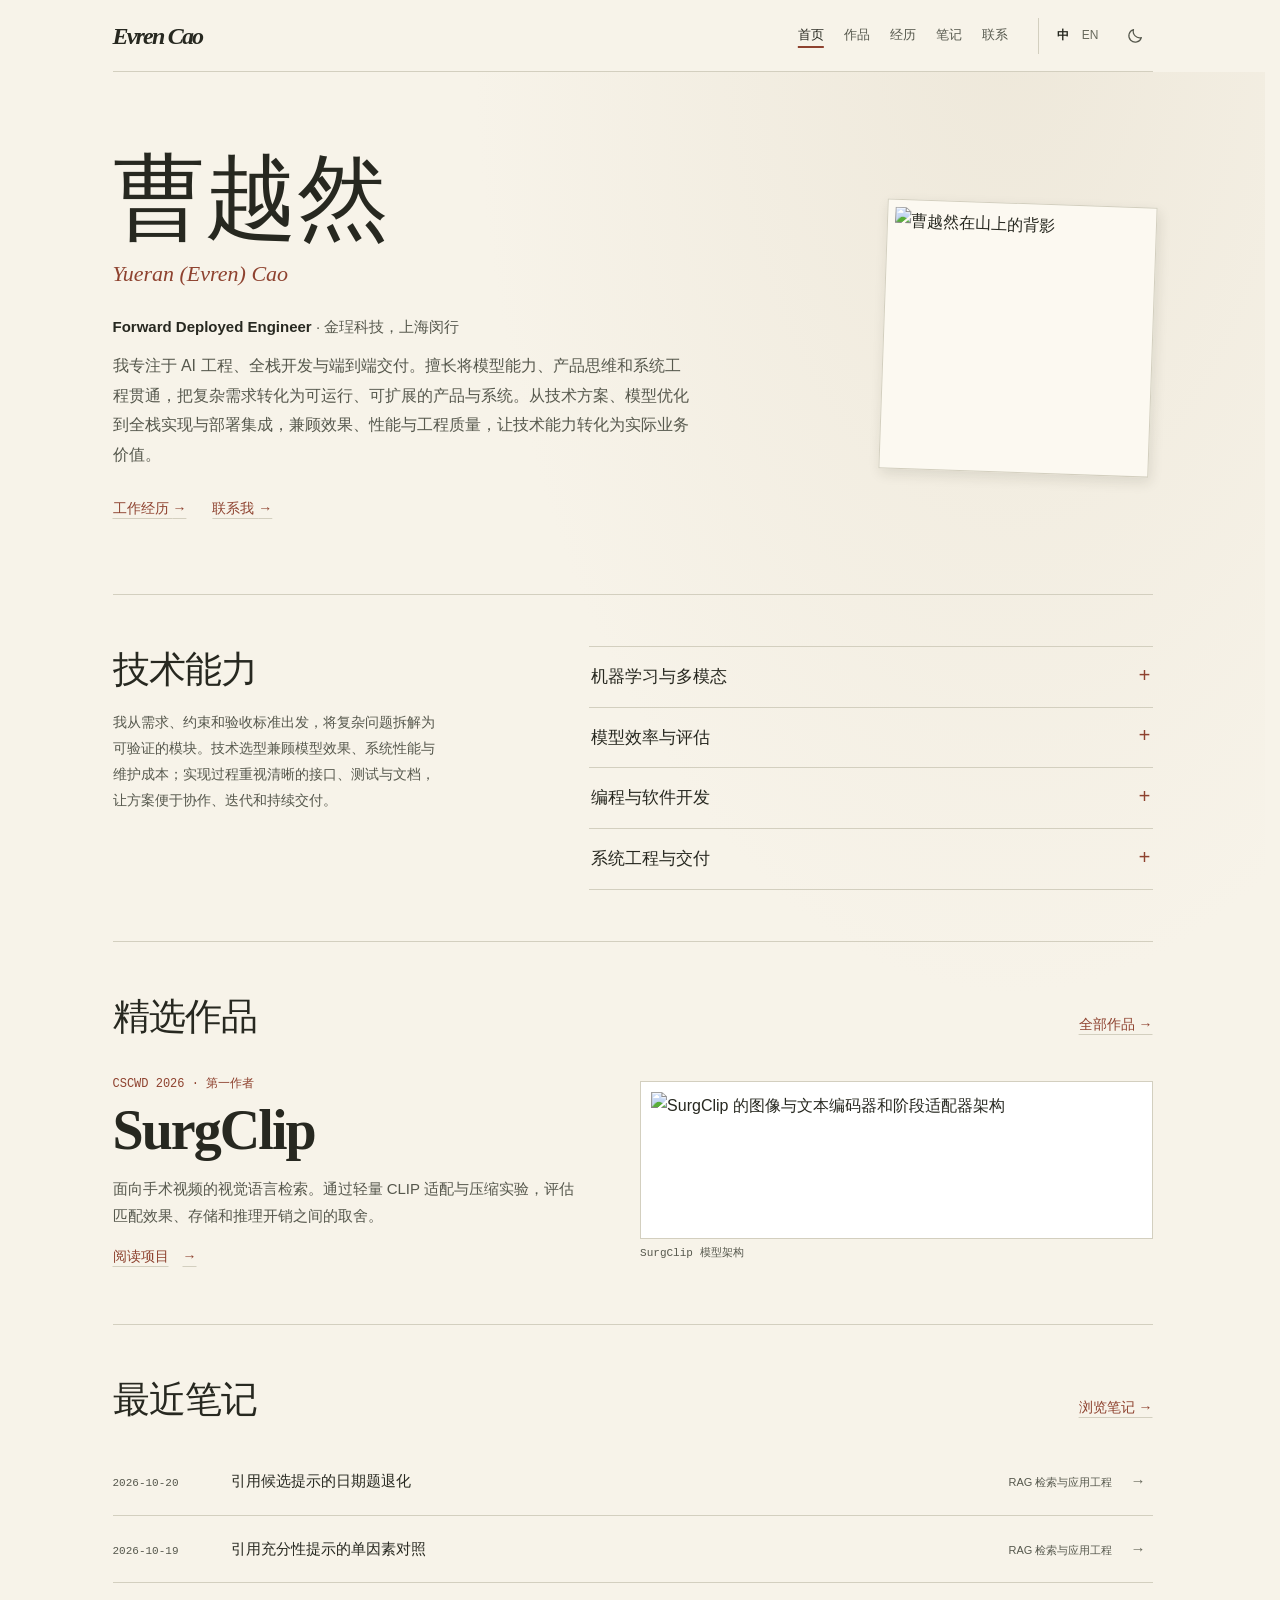
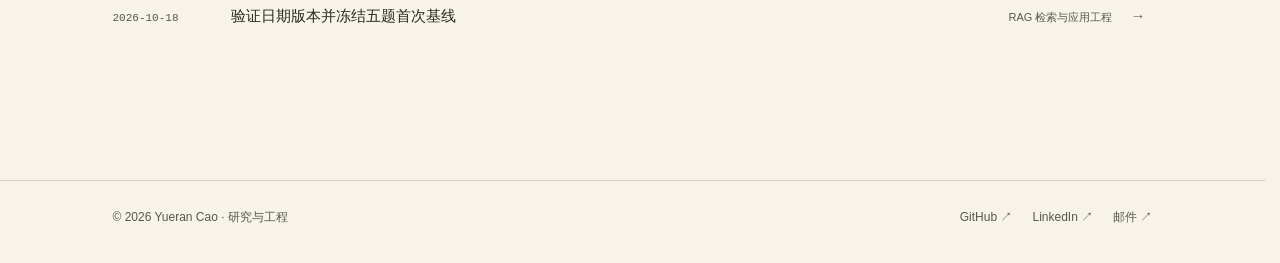
==== index.html @ 2ccb67a1 "Give the bilingual portfolio a portrait-led layout and a quieter reading experience" ====
<!doctype html>
<html lang="zh-CN"><head>
<meta charset="utf-8"><meta name="viewport" content="width=device-width,initial-scale=1"><title>曹越然 · AI 工程与软件系统</title>
<meta name="description" content="曹越然（Yueran / Evren Cao），金珵科技 FDE 工程师，专注 AI 工程、全栈开发与端到端交付，将复杂需求转化为可用的产品与系统。"><meta name="theme-color" content="#f7f3e9">
<meta property="og:type" content="website"><meta property="og:title" content="曹越然 · AI 工程与软件系统"><meta property="og:description" content="曹越然（Yueran / Evren Cao），金珵科技 FDE 工程师，专注 AI 工程、全栈开发与端到端交付，将复杂需求转化为可用的产品与系统。"><meta property="og:url" content="https://yuerancao2001.github.io/"><meta property="og:locale" content="zh_CN">
<meta property="og:image" content="https://yuerancao2001.github.io/assets/portfolio/og.png?v=work-focus-20261020"><meta property="og:image:width" content="1200"><meta property="og:image:height" content="630"><meta property="og:image:alt" content="Yueran Cao — AI Engineering & Software Systems">
<meta name="twitter:card" content="summary_large_image"><meta name="twitter:title" content="曹越然 · AI 工程与软件系统"><meta name="twitter:description" content="曹越然（Yueran / Evren Cao），金珵科技 FDE 工程师，专注 AI 工程、全栈开发与端到端交付，将复杂需求转化为可用的产品与系统。"><meta name="twitter:image" content="https://yuerancao2001.github.io/assets/portfolio/og.png?v=work-focus-20261020">
<link rel="canonical" href="https://yuerancao2001.github.io/"><link rel="alternate" hreflang="zh-CN" href="https://yuerancao2001.github.io/"><link rel="alternate" hreflang="en" href="https://yuerancao2001.github.io/en/"><link rel="alternate" hreflang="x-default" href="https://yuerancao2001.github.io/">
<link rel="icon" type="image/svg+xml" href="/assets/favicon.svg?v=folio-20261118">
<script>try{const p=localStorage.getItem('portfolio-theme');document.documentElement.dataset.theme=p&&p!=='system'?p:(matchMedia('(prefers-color-scheme:dark)').matches?'dark':'light')}catch{}</script>
<link rel="stylesheet" href="/assets/portfolio/site.css?v=folio-20261118">
<script type="application/ld+json">{"@context":"https://schema.org","@type":"Person","name":"Yueran Cao","alternateName":"Evren Cao","url":"https://yuerancao2001.github.io/","image":"https://avatars.githubusercontent.com/u/88085354?v=4","jobTitle":"Forward Deployed Engineer","worksFor":{"@type":"Organization","name":"Jincheng Technology"},"alumniOf":[{"@type":"CollegeOrUniversity","name":"Georgetown University"},{"@type":"CollegeOrUniversity","name":"Xi'an Jiaotong-Liverpool University"}],"sameAs":["https://github.com/YueranCao2001","https://www.linkedin.com/in/yueran-cao-50bb88328/","https://www.kaggle.com/yuerancao2001","https://huggingface.co/YueranCao2001"]}</script>
</head><body data-initial-view="home">
<a class="skip-link" href="#main">跳到主要内容</a>
<header class="site-header" id="site-header"><div class="container header-inner"><a class="brand" href="#home"><span class="wordmark">Evren Cao</span></a><nav class="primary-nav" aria-label="主导航"><a href="#home" aria-current="page">首页</a><a href="#projects">作品</a><a href="#experience">经历</a><a href="#learning">笔记</a><a href="#contact">联系</a></nav><div class="header-controls"><div class="language-switch"><button type="button" data-language="zh" aria-pressed="true">中</button><button type="button" data-language="en" aria-pressed="false">EN</button></div></div></div></header>
<main id="main" tabindex="-1"><div class="container home-page"><section class="portrait-intro" aria-labelledby="home-title">
    <div class="intro-name"><h1 id="home-title">曹越然</h1><p class="alternate-name">Yueran (Evren) Cao</p></div>
    <div class="intro-bio">
      <p class="job-line">Forward Deployed Engineer <span>· 金珵科技，上海闵行</span></p>
      <p class="hero-copy">我专注于 AI 工程、全栈开发与端到端交付。擅长将模型能力、产品思维和系统工程贯通，把复杂需求转化为可运行、可扩展的产品与系统。从技术方案、模型优化到全栈实现与部署集成，兼顾效果、性能与工程质量，让技术能力转化为实际业务价值。</p>
      <div class="intro-links"><a href="#experience">工作经历 <span aria-hidden="true">→</span></a><a href="#contact">联系我 <span aria-hidden="true">→</span></a></div>
    </div>
    <div class="portrait-print"><img width="460" height="460" alt="曹越然在山上的背影" fetchpriority="high" src="https://avatars.githubusercontent.com/u/88085354?v=4&s=460"></div>
  </section><section class="expertise" id="skills" aria-labelledby="skills-title"><div class="expertise-intro"><h2 id="skills-title">技术能力</h2><p>我从需求、约束和验收标准出发，将复杂问题拆解为可验证的模块。技术选型兼顾模型效果、系统性能与维护成本；实现过程重视清晰的接口、测试与文档，让方案便于协作、迭代和持续交付。</p></div><div class="expertise-list"><details><summary>机器学习与多模态</summary><div class="skill-detail"><p class="skill-copy">围绕计算机视觉、自然语言处理与多模态学习，连接模型原理、表示方法与实验实现。关注视觉语言模型、大语言模型、模态对齐与领域适配，结合训练、微调和调试实践，从模型结构、训练策略到误差分析，建立对效果与适用条件的系统判断。</p><p class="skill-stack">PyTorch · Transformers · OpenCV</p></div></details><details><summary>模型效率与评估</summary><div class="skill-detail"><p class="skill-copy">从准确性、鲁棒性、计算开销与存储成本共同评估模型。结合量化、压缩、表示优化、基准对照与误差分析，识别方法的收益、限制和工程取舍；关注蒸馏与剪枝等优化方向，重视可复现的实验设计、性能分析和清晰的评估口径。</p><p class="skill-stack">INT8 · PQ · Benchmarking · Error analysis</p></div></details><details><summary>编程与软件开发</summary><div class="skill-detail"><p class="skill-copy">以 Python 为主要语言，结合 C++、Java 与 SQL，将问题抽象为清晰的数据结构、算法和模块边界。开发范围覆盖数据处理、计算逻辑、数据库交互与后端功能，注重代码正确性、运行效率、可读性与可维护性，并通过调试与测试持续改进实现质量。</p><p class="skill-stack">Python · C++ · Java · SQL<br>NumPy · Pandas · Scikit-learn</p></div></details><details><summary>系统工程与交付</summary><div class="skill-detail"><p class="skill-copy">连接需求、软件实现与运行环境，关注系统从开发到部署的完整链路。具备后端开发、接口设计、数据库交互、组件集成、容器化与联调实践；通过明确的接口约定、版本管理、持续集成和技术文档，支持系统稳定运行、扩展迭代与后续维护。</p><p class="skill-stack">FastAPI · Docker · Linux · Git<br>REST API · SQL · GitHub Actions</p></div></details></div></section></div></main>
<noscript><div class="container noscript-message"><p>交互导航与笔记阅读需要启用 JavaScript，也可以直接访问下方原始内容。</p><p><a href="https://github.com/YueranCao2001/surgclip">SurgClip ↗</a> · <a href="https://github.com/YueranCao2001/learning-record">学习笔记 ↗</a> · <a href="mailto:yuerancao2001@163.com">Email ↗</a></p></div></noscript>
<footer class="site-footer" id="site-footer"><div class="container footer-inner"><span>© 2026 Yueran Cao</span><div class="footer-links"><a href="https://github.com/YueranCao2001">GitHub ↗</a><a href="mailto:yuerancao2001@163.com">Email ↗</a></div></div></footer>
<div class="reading-progress" id="reading-progress" aria-hidden="true" hidden></div><div id="toast" class="toast" role="status" aria-live="polite" hidden></div>
<script type="module" src="/assets/portfolio/app.js?v=folio-20261118"></script>
</body></html>
---- assets/portfolio/site.css ----
/* Evren Cao — a quiet, content-first portfolio. */
:root{color-scheme:light;--bg:#f7f8fa;--surface:#fff;--surface-soft:#f0f2f5;--text:#1c2027;--muted:#616976;--faint:#7a818c;--line:#dfe3e9;--accent:#1663c7;--accent-soft:#eaf2ff;--header:rgba(247,248,250,.92);--shadow:0 8px 32px #1b2b4410;--radius:18px;--sans:-apple-system,BlinkMacSystemFont,"Segoe UI","PingFang SC","Microsoft YaHei",sans-serif;--mono:"SFMono-Regular",Consolas,"Liberation Mono",monospace}
:root[data-theme="dark"]{color-scheme:dark;--bg:#111318;--surface:#191c23;--surface-soft:#21252e;--text:#e9edf3;--muted:#a8b0bd;--faint:#939dad;--line:#303641;--accent:#82b5ff;--accent-soft:#20334e;--header:rgba(17,19,24,.94);--shadow:0 8px 32px #0002}
*{box-sizing:border-box}html{scroll-padding-top:112px;scrollbar-gutter:stable}body{margin:0;background:var(--bg);color:var(--text);font:16px/1.75 var(--sans);-webkit-font-smoothing:antialiased}button,input,select{font:inherit}button,a,input,select{-webkit-tap-highlight-color:transparent}a{color:var(--accent);text-underline-offset:4px}a:hover{text-decoration-thickness:2px}button{cursor:pointer}button:disabled{cursor:wait;opacity:.6}a,button,input,select{touch-action:manipulation}button:focus-visible,a:focus-visible,input:focus-visible,select:focus-visible,summary:focus-visible{outline:3px solid var(--accent);outline-offset:4px}a,button{transition:background .16s ease,color .16s ease,border-color .16s ease,box-shadow .16s ease}button:active,.button:active{transform:translateY(1px)}img{max-width:100%;height:auto}svg{vertical-align:middle}h1,h2,h3,h4,p{margin:0}h1,h2,h3,h4{color:var(--text);line-height:1.3}h1{font-size:clamp(36px,5.3vw,58px);font-weight:650;letter-spacing:-.055em}h2{font-size:28px;font-weight:650;letter-spacing:-.035em}h3{font-size:19px;font-weight:630;letter-spacing:-.02em}h4{font-size:16px;font-weight:650}p+p{margin-top:16px}ul,ol{padding-left:22px}button{color:inherit}::selection{background:var(--accent-soft);color:var(--text)}[hidden]{display:none!important}.wrap,.container{width:min(1040px,calc(100% - 56px));margin-inline:auto}.sr-only{position:absolute;width:1px;height:1px;overflow:hidden;clip-path:inset(50%);white-space:nowrap}.skip-link{position:fixed;z-index:99;left:20px;top:-80px;padding:10px 16px;border-radius:10px;background:var(--surface);color:var(--accent)}.skip-link:focus{top:12px}.site-header{position:sticky;top:0;z-index:30;background:var(--header);border-bottom:1px solid var(--line);backdrop-filter:blur(18px);-webkit-backdrop-filter:blur(18px)}.header-inner{display:flex;align-items:center;gap:28px;min-height:76px}.brand{display:flex;align-items:center;gap:10px;font-size:15px;font-weight:650;letter-spacing:-.02em;text-decoration:none;color:var(--text);white-space:nowrap}.brand-mark{display:grid;place-items:center;width:31px;height:31px;border:1px solid var(--line);border-radius:10px;background:var(--surface);font-size:11px;letter-spacing:-.03em}.primary-nav{display:flex;gap:3px;margin-left:auto}.primary-nav a{display:flex;align-items:center;justify-content:center;min-height:40px;padding:7px 12px;border-radius:9px;font-size:13px;font-weight:550;color:var(--muted);text-decoration:none;white-space:nowrap}.primary-nav a:hover{background:var(--surface-soft);color:var(--text)}.primary-nav a[aria-current="page"]{color:var(--text);background:var(--surface)}.header-controls{display:flex;align-items:center;gap:12px}.language-switch{display:flex;border-left:1px solid var(--line);padding-left:12px;gap:1px}.language-switch button{border:0;background:none;color:var(--faint);font-size:12px;padding:5px 6px;min-height:36px}.language-switch button[aria-pressed="true"]{color:var(--text);font-weight:700}.icon-button{display:inline-flex;justify-content:center;align-items:center;width:36px;height:36px;border:0;background:none;border-radius:9px;color:var(--muted)}.icon-button:hover{background:var(--surface-soft);color:var(--text)}.icon{width:18px;height:18px;fill:none;stroke:currentColor;stroke-width:1.6;stroke-linecap:round;stroke-linejoin:round}main{min-height:65vh;padding:0 0 80px}main:focus{outline:none}.page-enter{animation:page-in .2s ease-out both}@keyframes page-in{from{opacity:.55;transform:translateY(4px)}to{opacity:1;transform:none}}.eyebrow{font-family:var(--mono);font-size:11px;font-weight:550;letter-spacing:.1em;line-height:1.6;text-transform:uppercase;color:var(--muted);margin-bottom:13px}.page-heading{padding:60px 0 36px;max-width:760px}.page-heading h1{margin-bottom:18px}.lede,.intro{font-size:17px;line-height:1.85;color:var(--muted);max-width:720px}.page-heading .lede{margin-top:16px}.text-link,.plain-link{display:inline-flex;align-items:center;gap:8px;text-decoration:none;font-size:14px;font-weight:550}.button{display:inline-flex;align-items:center;justify-content:center;gap:9px;min-height:44px;padding:10px 17px;border:1px solid transparent;border-radius:10px;background:var(--accent);color:white;font-size:14px;font-weight:600;text-decoration:none}.button:hover{filter:brightness(.97)}:root[data-theme="dark"] .button{color:#101b2b}.button-secondary{background:var(--surface);color:var(--text);border-color:var(--line)}:root[data-theme="dark"] .button-secondary{color:var(--text)}.button-secondary:hover{background:var(--surface-soft);filter:none}.actions{display:flex;align-items:center;flex-wrap:wrap;gap:14px;margin-top:25px}.home-hero{display:grid;grid-template-columns:minmax(0,1fr) 230px;gap:80px;align-items:start;padding:76px 0 56px}.identity-line{display:flex;align-items:center;gap:13px;margin-bottom:28px}.avatar{width:48px;height:48px;border-radius:50%;border:1px solid var(--line);object-fit:cover}.identity-line strong{display:block;font-size:15px;font-weight:600}.identity-line small{display:block;font-size:12px;color:var(--muted)}.home-hero h1{font-size:clamp(38px,4.6vw,55px);line-height:1.23;letter-spacing:-.05em;margin-bottom:22px;text-wrap:balance}.hero-copy{font-size:17px;color:var(--muted);line-height:1.9;max-width:650px}.hero-aside{padding-top:84px}.fact-row{padding:15px 0;border-bottom:1px solid var(--line)}.fact-row:first-child{padding-top:0}.fact-row small{display:block;font-size:11px;color:var(--muted);margin-bottom:5px}.fact-row strong{font-size:14px;line-height:1.5;font-weight:600;display:block}.fact-row p{font-size:12px;color:var(--muted);line-height:1.6;margin-top:3px}.fact-row a{color:inherit;text-decoration:none}.fact-row a:hover{color:var(--accent)}.home-section{padding:38px 0;border-top:1px solid var(--line)}.section-heading{display:flex;align-items:baseline;justify-content:space-between;gap:24px;margin-bottom:24px}.section-heading h2{font-size:21px}.section-heading .text-link{font-size:13px;white-space:nowrap}.project-feature{display:grid;grid-template-columns:1.5fr 1fr;background:var(--surface);border:1px solid var(--line);border-radius:var(--radius);overflow:hidden;color:inherit;text-decoration:none}.project-feature:hover{border-color:var(--accent);box-shadow:var(--shadow)}.project-feature-copy{padding:32px}.project-feature .eyebrow{color:var(--accent);margin-bottom:12px}.project-feature h3{font-size:34px;letter-spacing:-.05em;margin-bottom:9px}.project-feature h4{font-size:17px;font-weight:550;margin-bottom:15px}.project-feature p{font-size:14px;line-height:1.8;color:var(--muted)}.project-feature-footer{display:flex;gap:14px;align-items:center;margin-top:24px;color:var(--accent);font-size:13px;font-weight:600}.project-feature-art{background:var(--surface-soft);display:flex;flex-direction:column;justify-content:center;gap:15px;padding:38px;border-left:1px solid var(--line)}.pipeline-row{display:flex;gap:7px;align-items:center;justify-content:center}.pipeline-node{display:grid;place-items:center;min-width:74px;min-height:45px;border:1px solid var(--line);border-radius:10px;background:var(--surface);font:11px/1.3 var(--mono);text-align:center;padding:8px}.pipeline-node.primary{border-color:var(--accent);color:var(--accent)}.pipeline-arrow{color:var(--faint);font-size:14px}.pipeline-caption{text-align:center;font:10px/1.6 var(--mono);letter-spacing:.08em;color:var(--muted)}.home-about{display:grid;grid-template-columns:1fr 2fr;gap:64px}.home-about>p{color:var(--muted);line-height:1.9}.mini-facts{display:flex;flex-wrap:wrap;gap:10px 20px;margin-top:20px;color:var(--muted);font-size:13px}.home-latest .note-row:last-child{border-bottom:0}.section{display:grid;grid-template-columns:215px minmax(0,1fr);gap:48px;padding:45px 0;border-top:1px solid var(--line)}.section-mark h2{font-size:24px;margin-bottom:10px}.section-mark>p:last-child:not(.eyebrow){color:var(--muted);font-size:13px}.section-body{min-width:0}.section-body>p{color:var(--muted)}.section-body>.lead{font-size:21px;line-height:1.75;letter-spacing:-.02em;color:var(--text);margin-bottom:20px}.skill-grid{display:grid;grid-template-columns:1fr 1fr;gap:28px 30px}.skill-grid>div{padding:0 0 26px;border-bottom:1px solid var(--line);min-width:0}.skill-grid h3{font-size:17px;line-height:1.5}.skill-copy{font-size:14px;line-height:1.85;color:var(--muted);margin-top:12px!important}.skill-stack{font:11px/1.9 var(--mono);color:var(--faint);margin-top:16px!important}.experience{position:relative;padding:0 0 34px;margin:0 0 32px;border-bottom:1px solid var(--line)}.experience:last-child{margin:0;padding-bottom:0;border-bottom:0}.experience-dot{display:none}.item-top{display:flex;justify-content:space-between;gap:20px;align-items:baseline}.item-top h3,.experience-body>h3{font-size:18px}.date{font:11px/1.7 var(--mono);white-space:nowrap;color:var(--muted)}.organization{color:var(--accent);font-size:13px;margin:8px 0 14px}.experience-body>p:not(.organization):not(.date),.research-role>p{color:var(--muted);font-size:14px;line-height:1.9}.fde-highlights{display:flex;gap:8px;flex-wrap:wrap;margin-top:16px}.fde-highlights span,.tag{border:1px solid var(--line);border-radius:6px;font-size:11px;line-height:1.5;padding:4px 8px;color:var(--muted);background:var(--surface)}details>summary{cursor:pointer;list-style:none;color:var(--accent);font-size:13px;font-weight:550;padding:14px 0;min-height:44px}details>summary::-webkit-details-marker{display:none}details>summary::before{content:"+";display:inline-block;margin-right:9px;width:10px}details[open]>summary::before{content:"−"}.fde-details{margin-top:9px}.fde-responsibilities{list-style:none;margin:0;padding:5px 0 0;display:grid;grid-template-columns:1fr 1fr;gap:23px 26px}.fde-responsibilities h4{font-size:14px;margin-bottom:7px}.fde-responsibilities p{color:var(--muted);font-size:13px;line-height:1.85}.research-role{padding-top:16px}.research-role+.research-role{margin-top:21px;border-top:1px solid var(--line);padding-top:22px}.research-role .item-top{margin-bottom:10px}.research-role h4{font-size:15px}.education-item{padding-bottom:28px;margin-bottom:28px;border-bottom:1px solid var(--line)}.education-item:last-child{border:0;margin:0;padding:0}.degree{font-size:14px;margin:8px 0 12px}.description{font-size:14px;line-height:1.85;color:var(--muted)}.contact-section{border:0;padding-top:20px}.contact-section .section-mark{display:none}.contact-section{display:block;max-width:780px}.contact-text{font-size:21px;line-height:1.8;letter-spacing:-.02em;margin-bottom:35px}.contact-email-list{list-style:none;padding:0;margin:10px 0 0}.contact-email-row{display:flex;gap:20px;align-items:center;justify-content:space-between;border-top:1px solid var(--line);padding:18px 0}.contact-email-info{min-width:0}.email-service{display:block;font:11px/1.6 var(--mono);color:var(--muted);margin-bottom:5px}.contact-link{font-size:19px;letter-spacing:-.02em;overflow-wrap:anywhere;text-decoration:none;color:var(--text)}.contact-link:hover{color:var(--accent)}.copy-email,.share-project{border:1px solid var(--line);border-radius:8px;background:var(--surface);padding:8px 11px;display:flex;gap:8px;align-items:center;font-size:12px;min-height:38px;white-space:nowrap;color:var(--muted)}.copy-email:hover,.share-project:hover{color:var(--accent);border-color:var(--accent)}.contact-bottom{display:flex;flex-wrap:wrap;gap:12px 20px;border-top:1px solid var(--line);padding-top:25px;margin-top:8px}.contact-bottom a{font-size:14px;text-decoration:none}.contact-bottom>span{font-size:12px;color:var(--muted);margin-left:auto}.interests{font-size:14px;color:var(--muted);margin-top:30px!important}.copy-feedback,.share-project-status{font-size:12px;color:var(--accent)}.copy-feedback:empty,.share-project-status:empty{display:none}.site-footer{border-top:1px solid var(--line);padding:26px 0 35px}.footer-inner{display:flex;justify-content:space-between;gap:20px;font-size:12px;color:var(--muted)}.footer-links{display:flex;gap:20px}.footer-links a{color:var(--muted);text-decoration:none}.footer-links a:hover{color:var(--accent)}.toast{position:fixed;left:50%;bottom:28px;transform:translateX(-50%);z-index:80;background:var(--text);color:var(--bg);border-radius:12px;padding:10px 18px;box-shadow:var(--shadow);font-size:13px;max-width:calc(100% - 40px);text-align:center}.back-link{display:inline-flex;align-items:center;gap:8px;text-decoration:none;color:var(--muted);font-size:13px;padding:28px 0 8px}.back-link:hover{color:var(--accent)}
/* Research case study */
.project-page .wrap{width:100%}.project-page .hero{padding:26px 0 32px}.project-page .hero .eyebrow{margin-bottom:22px}.hero-grid{display:grid;grid-template-columns:1.3fr 1fr;gap:48px;align-items:start}.project-page .hero h1{font-size:58px;letter-spacing:-.065em;margin-bottom:12px}.project-page .hero h1 span{color:var(--accent)}.project-page .hero h2{font-size:24px;line-height:1.5;margin-bottom:20px;letter-spacing:-.03em}.project-page .intro{font-size:15px;line-height:1.85}.project-page .actions{gap:12px}.result-card{border:1px solid var(--line);border-radius:var(--radius);background:var(--surface);padding:26px}.card-top{display:flex;align-items:center;justify-content:space-between;gap:8px;font:10px/1.5 var(--mono);color:var(--muted)}.metric-switch{display:flex;gap:2px;background:var(--surface-soft);padding:3px;border-radius:7px}.metric-switch button{border:0;border-radius:5px;background:none;color:var(--muted);padding:4px 8px;font:11px/1.5 var(--mono);min-height:28px}.metric-switch button[aria-pressed="true"]{background:var(--surface);color:var(--text);box-shadow:0 1px 4px #0001}.score{font-size:65px;font-weight:600;letter-spacing:-.065em;line-height:1.2;margin:24px 0 8px!important;color:var(--text)}.score small{font-size:23px;font-weight:400;letter-spacing:-.03em;margin-left:5px;color:var(--muted)}.eval-scope{font-size:11px;color:var(--accent);background:var(--accent-soft);padding:5px 9px;display:inline-block;border-radius:6px;margin:0 0 9px!important}.score-label{font-size:13px;color:var(--muted);margin:0!important}.bar-group{margin-top:23px}.bar-row{display:grid;grid-template-columns:57px 1fr 53px;align-items:center;gap:9px;font-size:11px;margin-bottom:13px}.bar-row>span{color:var(--muted)}.bar-row strong{text-align:right;font-size:11px;font-variant-numeric:tabular-nums}.track{height:5px;border-radius:4px;overflow:hidden;background:var(--surface-soft)}.fill{height:100%;border-radius:4px;background:var(--faint);transition:width .2s ease}.fill.adapted{background:var(--accent)}.result-note{margin-top:18px!important;color:var(--muted);font-size:11px;line-height:1.8}.result-note a{margin-left:5px}.hero-bottom{border-top:1px solid var(--line);margin-top:32px;padding-top:18px;display:flex;justify-content:space-between;gap:20px;align-items:center;font-size:12px}.tags{display:flex;gap:6px;flex-wrap:wrap}.hero-bottom>a{text-decoration:none}.project-meta{display:grid;grid-template-columns:repeat(4,1fr);gap:22px;margin:0;padding:24px 0 32px;border-top:1px solid var(--line)}.project-meta>div{min-width:0}.project-meta dt{color:var(--muted);font-size:11px;margin-bottom:7px}.project-meta dd{margin:0;font-size:13px;font-weight:550;line-height:1.7}.project-page .section p{font-size:15px;line-height:1.9}.project-page .section .lead{font-size:20px}.mini-grid{display:grid;grid-template-columns:1fr 1fr;gap:25px;margin-top:28px}.mini-grid>div{border-top:1px solid var(--line);padding-top:20px}.mini-grid h3{font-size:16px;margin-bottom:9px}.mini-grid p{font-size:13px!important;color:var(--muted)}.method-list{list-style:none;padding:0;margin:0}.method-list li{display:flex;gap:18px;margin-bottom:26px}.step{font:12px/1.6 var(--mono);color:var(--accent);padding-top:4px;flex-shrink:0}.method-list h3{font-size:17px;margin-bottom:8px}.method-list p{color:var(--muted)}.architecture{margin:32px 0 0;padding:14px;background:var(--surface);border:1px solid var(--line);border-radius:12px}.architecture img{display:block;width:100%;height:auto;background:white;border-radius:5px}.architecture figcaption{display:flex;justify-content:space-between;flex-wrap:wrap;gap:8px;margin-top:14px;font-size:10px;color:var(--muted)}.table-scroll{overflow-x:auto;border:1px solid var(--line);border-radius:12px;padding:20px;background:var(--surface)}table{border-collapse:collapse;width:100%;font-size:13px}th,td{padding:13px 12px;text-align:right;border-bottom:1px solid var(--line);font-variant-numeric:tabular-nums;white-space:nowrap}th:first-child,td:first-child{text-align:left}thead th{color:var(--muted);font-size:12px;font-weight:500}tbody tr:last-child td{border-bottom:0}.highlight{background:var(--accent-soft)}.table-caption{font-size:11px!important;color:var(--muted);margin-top:10px!important}.metrics{display:grid;grid-template-columns:1fr 1fr;gap:20px;margin-top:30px}.metric{padding:24px;border:1px solid var(--line);background:var(--surface);border-radius:12px}.metric .eyebrow{font-size:10px!important;margin-bottom:12px}.metric-number{font-size:40px!important;font-weight:650;letter-spacing:-.05em;line-height:1.3!important;margin:0 0 13px!important}.metric-number span{font-size:17px;margin-left:4px;color:var(--muted)}.metric h3{font-size:15px;margin-bottom:9px}.metric>p:not(.metric-number):not(.eyebrow){font-size:12px!important;color:var(--muted)}.metric a{font-size:12px;display:inline-block;margin-top:14px;text-decoration:none}.research-note,.insight{margin-top:25px;padding:20px 0 0;border-top:1px solid var(--line)}.research-note{border-left:3px solid var(--accent);border-top:0;background:var(--accent-soft);padding:19px 20px;border-radius:0 10px 10px 0}.research-note h3,.insight h3{font-size:16px;margin-bottom:9px}.research-note p,.insight p{font-size:13px!important;color:var(--muted)}.publication{border:1px solid var(--line);background:var(--surface);border-radius:14px;padding:28px}.publication h3{font-size:22px;line-height:1.5;letter-spacing:-.025em;margin:12px 0 18px}.pub-label{font:11px/1.6 var(--mono)!important;color:var(--accent)}.authors,.venue{font-size:12px!important;color:var(--muted)}.pub-actions{display:flex;flex-wrap:wrap;gap:18px;margin-top:20px;font-size:13px}.pub-actions a{text-decoration:none}.publication pre{background:var(--surface-soft);padding:18px;border-radius:8px;overflow:auto;font:12px/1.7 var(--mono);white-space:pre}.sources{font-size:11px!important;margin-top:18px!important;color:var(--muted)}.sources a{margin-left:7px}
/* Notebook library and reader */
.notes-toolbar{display:flex;align-items:center;justify-content:space-between;flex-wrap:wrap;gap:16px;margin-bottom:18px}.segmented{display:inline-flex;gap:3px;padding:4px;background:var(--surface-soft);border:1px solid var(--line);border-radius:11px}.segmented button{min-height:36px;padding:7px 16px;border:0;border-radius:7px;background:transparent;color:var(--muted);font-size:13px;font-weight:550;white-space:nowrap}.segmented button[aria-pressed="true"],.segmented button[aria-selected="true"],.segmented .active{background:var(--surface);color:var(--text);box-shadow:0 1px 5px #0001}.search-field{display:flex;align-items:center;gap:10px;min-width:220px;position:relative}.search-field input,input.search-field{width:100%;min-height:44px;border:1px solid var(--line);border-radius:10px;background:var(--surface);color:var(--text);padding:10px 14px;font-size:13px}.search-field input::placeholder{color:var(--faint)}.search-field input[type="search"]{appearance:none;-webkit-appearance:none}.notes-status{font-size:12px;color:var(--muted);min-height:22px;margin:15px 0 24px}.notes-actions{display:flex;gap:16px;align-items:center;flex-wrap:wrap}.notes-actions .button{font-size:12px;min-height:36px;padding:6px 12px}.notes-actions a{font-size:12px}.notes-language-note{font-size:12px;color:var(--faint);margin-top:8px}.notes-filters{display:flex;flex-wrap:wrap;gap:7px;margin:0 0 25px}.notes-filters button{border:1px solid var(--line);background:var(--surface);color:var(--muted);border-radius:7px;min-height:34px;padding:5px 10px;font-size:12px}.notes-filters button[aria-pressed="true"]{color:var(--accent);background:var(--accent-soft);border-color:var(--accent)}.topic-section{margin-top:36px;scroll-margin-top:130px}.topic-header{display:flex;align-items:baseline;justify-content:space-between;gap:18px;margin-bottom:12px;padding-bottom:10px;border-bottom:1px solid var(--line)}.topic-header h2{font-size:18px;letter-spacing:-.02em}.topic-header small,.topic-header .count{font-size:12px;color:var(--muted);font-family:var(--mono);margin-left:9px}.topic-header a{font-size:12px;text-decoration:none}.topic-description{font-size:13px;color:var(--muted);margin-bottom:18px}.notes-list{list-style:none;padding:0;margin:0}.note-row{display:grid;grid-template-columns:100px minmax(0,1fr) auto;gap:18px;align-items:baseline;padding:20px 8px;border-bottom:1px solid var(--line);text-decoration:none;color:var(--text);border-radius:5px;min-width:0}.note-row:hover{background:var(--surface);color:var(--accent)}.note-date{font:11px/1.8 var(--mono);color:var(--muted);white-space:nowrap}.note-title{font-size:15px;font-weight:550;line-height:1.65;overflow-wrap:anywhere;min-width:0}.note-topic{font-size:11px;color:var(--muted);max-width:180px;text-align:right;line-height:1.7}.note-arrow{font-size:15px;color:var(--faint)}.notes-empty{padding:50px 20px;text-align:center;border:1px dashed var(--line);border-radius:12px;color:var(--muted)}.notes-empty p{margin-bottom:15px}.reader-back{display:inline-flex;align-items:center;gap:8px;margin:30px 0 24px;font-size:13px;color:var(--muted);background:none;border:0;text-decoration:none;min-height:36px;padding:0}.reader-header{max-width:760px;margin:0 auto 36px}.reader-header h1{font-size:clamp(28px,4vw,41px);line-height:1.45;letter-spacing:-.035em;overflow-wrap:anywhere;margin-bottom:18px}.reader-meta{display:flex;align-items:center;flex-wrap:wrap;gap:12px 20px;font-size:12px;color:var(--muted)}.reader-meta a{text-decoration:none}.reader-toc{max-width:760px;margin:0 auto 30px;padding:16px 20px;border:1px solid var(--line);border-radius:10px;background:var(--surface)}.reader-toc summary{padding:0;min-height:26px}.reader-toc nav,.reader-toc ul{margin-top:10px;display:grid;gap:6px}.reader-toc a{font-size:13px;text-decoration:none;color:var(--muted);overflow-wrap:anywhere}.reader-toc a:hover{color:var(--accent)}.markdown-body{max-width:760px;margin:0 auto;color:var(--text);font-size:16px;line-height:1.95;overflow-wrap:anywhere}.markdown-body h1,.markdown-body h2,.markdown-body h3,.markdown-body h4{scroll-margin-top:120px;line-height:1.5;letter-spacing:-.025em}.markdown-body h1{font-size:32px;margin:0 0 26px}.markdown-body h2{font-size:25px;margin:42px 0 18px;padding-bottom:10px;border-bottom:1px solid var(--line)}.markdown-body h3{font-size:20px;margin:30px 0 14px}.markdown-body h4{font-size:17px;margin:25px 0 12px}.markdown-body p,.markdown-body ul,.markdown-body ol{margin:15px 0}.markdown-body li+li{margin-top:5px}.markdown-body blockquote{margin:24px 0;border-left:3px solid var(--line);padding:3px 20px;color:var(--muted)}.markdown-body code{font: .86em/1.7 var(--mono);background:var(--surface-soft);padding:2px 5px;border-radius:4px;overflow-wrap:anywhere}.markdown-body pre{position:relative;max-width:100%;overflow:auto;padding:20px;margin:24px 0;border:1px solid var(--line);background:var(--surface);border-radius:12px;tab-size:2;white-space:pre}.markdown-body pre code{display:block;padding:0;background:none;font-size:12px;overflow-wrap:normal;word-break:normal;min-width:0}.markdown-body .code-copy{border:1px solid var(--line);background:var(--surface);border-radius:6px;padding:4px 8px;position:absolute;top:7px;right:7px;color:var(--muted);font-size:10px}.markdown-body img{display:block;max-height:650px;max-width:100%;width:auto;object-fit:contain;margin:25px auto;border-radius:6px}.markdown-body table{display:block;max-width:100%;overflow-x:auto;border:1px solid var(--line);border-radius:8px;margin:22px 0}.markdown-body th,.markdown-body td{text-align:left;min-width:100px;white-space:normal;font-size:13px;line-height:1.7}.markdown-body th{background:var(--surface-soft);color:var(--text);font-weight:600}.markdown-body hr{border:0;border-top:1px solid var(--line);margin:35px 0}.markdown-body .katex-display{max-width:100%;overflow-x:auto;overflow-y:hidden;padding:8px 0}.markdown-body .katex{font-size:1.05em}.reading-progress{position:fixed;top:0;left:0;height:2px;width:100%;transform:scaleX(0);transform-origin:left;background:var(--accent);z-index:60;pointer-events:none}.archive-intro{max-width:670px}.project-list{margin-top:6px}.note-count{font:12px/1.6 var(--mono);color:var(--muted)}
@media(max-width:1000px){.header-inner{gap:14px}.primary-nav a{padding-inline:9px}.home-hero{gap:38px;grid-template-columns:minmax(0,1fr) 200px}.section{grid-template-columns:180px minmax(0,1fr);gap:32px}.hero-grid{gap:28px;grid-template-columns:1.1fr 1fr}.project-feature-art{padding:25px}.pipeline-node{min-width:62px}.home-about{gap:32px}.note-topic{max-width:140px}}
@media(max-width:760px){html{scroll-padding-top:138px}.container,.wrap{width:calc(100% - 40px)}.header-inner{min-height:0;padding-top:12px;gap:0;display:grid;grid-template-columns:1fr auto}.brand{font-size:14px}.brand-mark{width:29px;height:29px}.header-controls{grid-column:2;grid-row:1;gap:8px}.primary-nav{grid-column:1/-1;grid-row:2;width:100%;margin:9px 0 9px;justify-content:space-between;gap:2px}.primary-nav a{padding:7px 8px;min-height:35px;font-size:12px}.language-switch{border:0;padding:0}.language-switch button{min-height:32px}.icon-button{width:32px;height:32px}.home-hero{grid-template-columns:1fr;gap:28px;padding:43px 0 35px}.home-hero h1{font-size:39px;line-height:1.3}.identity-line{margin-bottom:23px}.hero-copy{font-size:15px;line-height:1.9}.hero-aside{padding:0;display:grid;grid-template-columns:repeat(3,1fr);gap:16px}.fact-row{border-bottom:0;border-top:1px solid var(--line);padding:14px 0 0}.fact-row:first-child{padding-top:14px}.fact-row strong{font-size:12px}.fact-row p{font-size:11px}.fact-row small{font-size:10px}.actions{margin-top:22px}.button{font-size:13px;padding:9px 14px}.home-section{padding:30px 0}.home-about{display:block}.home-about h2{margin-bottom:18px}.home-about>p{font-size:15px}.project-feature{grid-template-columns:1fr}.project-feature-art{border-left:0;border-top:1px solid var(--line);padding:20px 24px;gap:10px}.project-feature-copy{padding:25px}.project-feature h3{font-size:30px}.project-feature h4{font-size:16px}.project-feature p{font-size:13px}.pipeline-row{gap:12px}.pipeline-node{min-width:95px;min-height:36px}.pipeline-caption{font-size:9px}.section-heading{gap:12px;margin-bottom:19px}.section-heading h2{font-size:20px}.section-heading .text-link{font-size:12px}.page-heading{padding:38px 0 28px}.page-heading h1{font-size:37px}.lede{font-size:15px}.section{display:block;padding:32px 0}.section-mark{margin-bottom:26px}.section-mark .eyebrow{font-size:10px;margin-bottom:7px}.section-mark h2{font-size:24px;margin-bottom:6px}.skill-grid{gap:23px}.skill-copy{font-size:13px}.skill-grid h3{font-size:16px}.skill-stack{font-size:10px}.item-top{display:block}.item-top .date{display:block;margin-top:6px}.experience{padding-bottom:27px;margin-bottom:26px}.experience-body>p:not(.organization):not(.date),.research-role>p{font-size:14px}.fde-responsibilities{gap:20px}.research-role .item-top{margin-bottom:12px}.contact-section{padding-top:0}.contact-text{font-size:18px;margin-bottom:25px}.contact-link{font-size:16px}.copy-email{font-size:11px;min-height:36px;padding:7px 9px}.contact-email-row{gap:12px}.contact-bottom>span{margin-left:0}.footer-inner{flex-wrap:wrap;gap:12px}.footer-links{gap:20px}.site-footer{padding:22px 0 30px}.hero-grid{display:block}.project-page .hero{padding-top:20px}.project-page .hero h1{font-size:49px}.project-page .hero h2{font-size:22px}.project-page .intro{font-size:14px}.result-card{margin-top:30px;padding:24px}.score{font-size:61px}.hero-bottom{align-items:flex-start;flex-direction:column;gap:14px}.project-meta{grid-template-columns:1fr 1fr;gap:23px 18px;padding-bottom:28px}.project-page .section .lead{font-size:19px}.project-page .section p{font-size:14px}.metrics{gap:13px}.metric{padding:19px}.metric-number{font-size:34px!important}.publication{padding:22px}.publication h3{font-size:20px}.publication pre{font-size:10px}.table-scroll{padding:12px}.architecture{padding:10px}.note-row{grid-template-columns:78px minmax(0,1fr);gap:12px;padding:17px 4px}.note-title{font-size:14px}.note-date{font-size:10px}.note-topic{grid-column:2;text-align:left;max-width:none;margin-top:-9px;font-size:10px}.note-arrow{display:none}.notes-toolbar{gap:12px;align-items:stretch}.search-field{min-width:0;flex:1}.segmented{flex-shrink:0}.segmented button{padding-inline:13px;font-size:12px}.topic-header{align-items:flex-start}.topic-header h2{font-size:17px}.topic-header a{flex-shrink:0;font-size:11px}.reader-back{margin-top:25px}.reader-header h1{font-size:29px}.markdown-body{font-size:15px;line-height:1.9}.markdown-body h2{font-size:23px}.markdown-body h3{font-size:19px}.markdown-body pre{padding:17px}.reader-toc{padding:14px 16px}.toast{bottom:18px;font-size:12px}}
@media(max-width:480px){.container,.wrap{width:calc(100% - 32px)}.home-hero h1{font-size:35px}.hero-aside{grid-template-columns:1fr;gap:0}.fact-row{display:grid;grid-template-columns:70px 1fr;column-gap:12px;padding:10px 0!important;align-items:baseline}.fact-row small{grid-column:1;grid-row:1/3;font-size:11px}.fact-row strong{font-size:13px}.fact-row p{grid-column:2;font-size:11px}.skill-grid{grid-template-columns:1fr}.skill-copy{font-size:14px}.skill-grid h3{font-size:17px}.skill-stack{font-size:11px}.fde-responsibilities{grid-template-columns:1fr}.metrics,.mini-grid{grid-template-columns:1fr}.metric-number{font-size:39px!important}.contact-link{font-size:15px}.copy-email{padding:6px 8px}.copy-email span:first-child{display:none}.pipeline-node{min-width:68px}.pipeline-row{gap:8px}.project-feature-copy{padding:22px}.primary-nav a{padding-inline:6px;font-size:11px}.notes-toolbar{flex-direction:column}.search-field{width:100%}.segmented{align-self:flex-start}.notes-actions{gap:12px}.topic-header{flex-wrap:wrap;gap:6px}.topic-header h2{font-size:16px}.page-heading h1{font-size:34px}.hero-copy{font-size:15px}.home-about>p{font-size:14px}.contact-bottom a{font-size:13px}.reader-meta{font-size:11px;gap:8px 15px}.reader-header h1{font-size:26px}.markdown-body h1{font-size:27px}.markdown-body pre code{font-size:11px}}
@media(prefers-reduced-motion:reduce){*,*::before,*::after{animation:none!important;transition:none!important;scroll-behavior:auto!important}button:active,.button:active{transform:none}}
@media print{.site-header,.site-footer,.actions,.back-link,.reader-back,.notes-toolbar,.notes-actions,.copy-email,.share-project,.toast,.reading-progress{display:none!important}:root{--bg:white;--surface:white;--text:black;--muted:#444;--line:#ccc}body{font-size:11pt}.container,.wrap{width:100%;max-width:none}main{padding:0}.page-heading{padding:0 0 20px}.section{break-inside:avoid;padding:20px 0}.fde-details:not([open]) .fde-responsibilities{display:grid}.fde-details summary{display:none}.project-feature,.publication,.metric{box-shadow:none}.markdown-body{max-width:none}.markdown-body pre{white-space:pre-wrap}a{color:inherit;text-decoration:none}}

/* Library controls and progressive enhancement details. */
.notes-language{font-size:12px;color:var(--muted);margin-top:10px}
.topic-filter{max-width:260px;min-height:44px;padding:9px 32px 9px 12px;background:var(--surface);color:var(--text);border:1px solid var(--line);border-radius:10px;font-size:12px}
.topic-count{font:11px/1.6 var(--mono);color:var(--muted);margin-left:10px}
.note-row{grid-template-columns:100px minmax(0,1fr) auto 14px}
.notes-actions{justify-content:flex-start}.notes-actions .notes-status{margin:0}
.reader-toc .toc-sub{padding-left:14px}
.markdown-body .table-scroll{padding:0;margin:24px 0;max-width:100%}
.markdown-body .table-scroll table{display:table;border:0;margin:0;width:100%;max-width:none}
.markdown-body .table-scroll td,.markdown-body .table-scroll th{min-width:125px}
.code-block{position:relative;max-width:100%;margin:24px 0}
.code-block pre{margin:0;padding-top:40px}
.copy-code{position:absolute;top:8px;right:8px;z-index:1;font-size:10px;padding:4px 9px;border:1px solid var(--line);border-radius:6px;color:var(--muted);background:var(--surface);min-height:28px}
.note-raw{white-space:pre-wrap;overflow-wrap:anywhere}
.note-equation{max-width:100%;overflow:auto}
#experience-section{border-top:0;padding-top:8px}
.noscript-message{max-width:700px;margin:30px auto;padding:20px;border:1px solid var(--line);border-radius:12px}
@media(max-width:760px){.note-row{grid-template-columns:78px minmax(0,1fr)}.topic-filter{max-width:none}.notes-toolbar .search-field{flex:1 1 200px}.reader-header.page-heading{padding-top:26px}.notes-toolbar.notes-actions{flex-direction:row;flex-wrap:wrap}}
@media(max-width:480px){.topic-filter{width:100%}.notes-toolbar .search-field{flex:0 1 auto}.notes-toolbar.notes-actions{align-items:center}}


/* Typography and paper tones shared by the portfolio and the notebook. */
:root {
  --bg: #f7f3e9; --surface: #fcf9f1; --surface-soft: #eee8da;
  --text: #272820; --muted: #56584d; --faint: #68695c; --line: #d3cfbf;
  --accent: #8e422f; --accent-soft: #efdfd2; --header: #f7f3e9;
  --shadow: none; --radius: 4px;
  --display: "Baskerville", "Iowan Old Style", Georgia, "Noto Serif CJK SC", "Songti SC", SimSun, serif;
}
:root[data-theme="dark"] {
  --bg: #22251f; --surface: #292d26; --surface-soft: #30352b;
  --text: #f3efdf; --muted: #c3c4b5; --faint: #a7ab9c; --line: #474c40;
  --accent: #f0ac8d; --accent-soft: #44352c; --header: #22251f;
}
body {
  background: radial-gradient(ellipse at 80% 0%, var(--surface-soft), transparent 540px) no-repeat, var(--bg);
}
.site-header { background: var(--header); backdrop-filter: none; -webkit-backdrop-filter: none; border-bottom: 0; }
.header-inner { min-height: 72px; border-bottom: 1px solid var(--line); }
.wordmark { font: italic 600 24px/1 var(--display); letter-spacing: -.075em; }
.primary-nav { gap: 16px; }
.primary-nav a { padding-inline: 2px; border-radius: 0; font-weight: 500; }
.primary-nav a:hover, .primary-nav a[aria-current="page"] {
  background: transparent; color: var(--text); text-decoration: underline;
  text-decoration-color: var(--accent); text-underline-offset: 7px; text-decoration-thickness: 2px;
}
.portrait-intro {
  display: grid; grid-template-columns: minmax(0, 1fr) minmax(195px, 27%);
  grid-template-areas: "name photo" "bio photo"; column-gap: clamp(36px,7vw,100px);
  padding: clamp(42px, 6vw, 84px) 0 clamp(42px, 5.3vw, 76px);
}
.intro-name { grid-area: name; min-width: 0; }
.intro-name h1 {
  font: 500 clamp(64px, 7.2vw, 100px)/1.08 var(--display);
  letter-spacing: -.065em; color: var(--text); margin: 0 0 12px;
}
:lang(zh-CN) .intro-name h1 { letter-spacing: .005em; }
.alternate-name { font: italic 22px/1.3 var(--display); color: var(--accent); }
.intro-bio { grid-area: bio; min-width: 0; }
.job-line { font-size: 15px; font-weight: 620; line-height: 1.6; margin: 26px 0 12px; }
.job-line span { font-weight: 450; color: var(--muted); }
.portrait-intro .hero-copy { max-width: 65ch; font-size: 16px; line-height: 1.85; margin: 0; }
.intro-links { display: flex; flex-wrap: wrap; gap: 26px; margin-top: 22px; }
.intro-links a, .section-heading .text-link, .project-feature-footer {
  font-size: 14px; font-weight: 580; color: var(--accent); text-decoration: underline;
  text-decoration-thickness: 1px; text-underline-offset: 5px; text-decoration-color: var(--line);
}
.intro-links a { padding: 5px 0; }
.intro-links a:hover, .section-heading .text-link:hover { text-decoration-color: var(--accent); }
.portrait-print {
  grid-area: photo; align-self: center; justify-self: end; width: 96%;
  padding: 7px; border: 1px solid var(--line); background: var(--surface);
  box-shadow: 2px 5px 13px rgba(37,32,22,.11); transform: rotate(2deg);
}
.portrait-print img { display: block; width: 100%; height: auto; aspect-ratio: 1; object-fit: cover; }
.expertise, .home-section { padding: clamp(28px,4vw,52px) 0; border-top: 1px solid var(--line); }
.expertise { display: grid; grid-template-columns: minmax(0,.8fr) minmax(0,1.2fr); gap: clamp(30px,8vw,100px); }
.expertise-intro h2, .section-heading h2, .section-mark h2, .topic-header h2 {
  font-family: var(--display); font-weight: 580; letter-spacing: -.025em;
}
.expertise-intro h2, .section-heading h2 { font-size: clamp(26px,3vw,37px); }
.expertise-intro p { max-width: 42ch; font-size: 14px; color: var(--muted); line-height: 1.85; margin-top: 16px; }
.expertise-list { align-self: start; }
.expertise-list details { border-bottom: 1px solid var(--line); }
.expertise-list details:first-child { border-top: 1px solid var(--line); }
.expertise-list summary { color: var(--text); font-weight: 550; font-size: 17px; padding: 15px 2px; display: flex; justify-content: space-between; align-items: center; gap: 12px; }
.expertise-list summary::before { display: none; }
.expertise-list summary::after { content: "+"; color: var(--accent); font: 20px/1 var(--mono); }
.expertise-list details[open] summary::after { content: "−"; }
.expertise-list summary:hover { color: var(--accent); }
.skill-detail { padding: 0 12px 18px 2px; }
.skill-detail .skill-copy { margin-top: 0!important; }
.page-heading h1, .project-page .hero h1, .markdown-body h2, .score, .metric-number, .project-feature h3 {
  font-family: var(--display); font-weight: 550; letter-spacing: -.035em;
}
.page-heading h1 { line-height: 1.17; }
.page-heading .lede { max-width: 65ch; }
.project-feature {
  align-items: center; grid-template-columns: minmax(0,.95fr) minmax(0,1.05fr);
  gap: clamp(24px,5vw,65px); padding: 10px 0 4px; border: 0; border-radius: 0;
  background: transparent; overflow: visible;
}
.project-feature-copy { padding: 0; }
.project-feature h3 { font-size: clamp(36px,4.5vw,56px); line-height: 1.14; margin: 5px 0 12px; }
.project-feature:hover { box-shadow: none; }
.project-feature:hover h3 { color: var(--accent); text-decoration: underline; text-underline-offset: 6px; text-decoration-thickness: 1px; }
.project-feature .project-credit { color: var(--accent); font: 12px/1.6 var(--mono); }
.project-feature .project-description { font-size: 15px; line-height: 1.8; }
.project-feature-footer { margin-top: 15px; }
.project-plate { margin: 0; min-width: 0; }
.project-plate img { display: block; width: 100%; height: auto; background: white; border: 1px solid var(--line); padding: 10px; }
.project-plate figcaption { margin-top: 6px; color: var(--muted); font: 11px/1.6 var(--mono); }
.project-list { padding-bottom: 40px; }
.result-card, .publication, .metric, .architecture, .table-scroll { border-radius: 4px; box-shadow: none; }
.project-page .section-mark > .eyebrow, #experience-section .section-mark > .eyebrow,
#education-section .section-mark > .eyebrow { display: none; }
.note-row { padding-left: 0; border-radius: 0; }
.note-row:hover { background: transparent; }
.note-row:hover .note-title { color: var(--accent); text-decoration: underline; text-underline-offset: 4px; }
.notes-toolbar { justify-content: flex-start; gap: 12px; margin-bottom: 12px; }
.notes-toolbar .search-field { max-width: 360px; }
.segmented, .segmented button, .topic-filter, .search-field input, .button, .share-project, .copy-email, .reader-toc { border-radius: 4px; }
#notes-mount:has(.reader-header) { max-width: 760px; }
.reader-header.page-heading { margin-bottom: 12px; padding-bottom: 8px; }
.notes-status { margin: 10px 0 18px; }
.notes-toolbar.notes-actions { align-items: center; }
.contact-phone-list { margin-bottom: 24px; }
@media (max-width: 760px) {
  .header-inner { min-height: auto; }
  .primary-nav { margin: 3px 0; gap: 4px; }
  .primary-nav a { min-height: 40px; }
  .portrait-intro { column-gap: 32px; grid-template-columns: minmax(0,1fr) 165px; }
  .portrait-print { width: 100%; }
  .intro-name h1 { font-size: 64px; }
  .expertise { gap: 28px; }
  .project-feature { gap: 20px; grid-template-columns: minmax(0,1fr) minmax(0,.9fr); }
  .project-feature-copy { padding: 0; }
}
@media (max-width: 600px) {
  .portrait-intro { grid-template-areas: "name photo" "bio bio"; grid-template-columns: minmax(0,1fr) 28%; align-items: center; column-gap: 14px; padding: 32px 0; }
  .intro-name h1 { font-size: clamp(42px,10vw,56px); }
  .alternate-name { font-size: 17px; }
  .portrait-print { padding: 3px; max-width: 116px; }
  .job-line { font-size: 14px; margin-top: 24px; }
  .portrait-intro .hero-copy { font-size: 15px; line-height: 1.85; }
  .intro-links { margin-top: 15px; }
  .expertise { display: block; }
  .expertise-intro p { max-width: none; margin-top: 9px; }
  .expertise-list { margin-top: 20px; }
  .expertise-list summary { font-size: 16px; padding-block: 12px; }
  .project-feature { display: block; }
  .project-plate { margin-top: 18px; }
  .project-feature h3 { font-size: 36px; }
  .notes-toolbar:not(.notes-actions) { display: flex; flex-flow: row wrap; align-items: center; }
  .notes-toolbar .search-field { max-width: none; flex: 1 1 135px; width: auto; }
  .notes-toolbar .topic-filter { width: auto; flex: 1 1 125px; }
}
@media print {
  body { background: white; }
  .portrait-intro { padding-block: 15px; }
  .portrait-print { transform: none; box-shadow: none; }
  .intro-links { display: none; }
  :root, :root[data-theme="dark"] { --bg:white; --surface:white; --text:black; --muted:#444; --line:#ccc; }
}
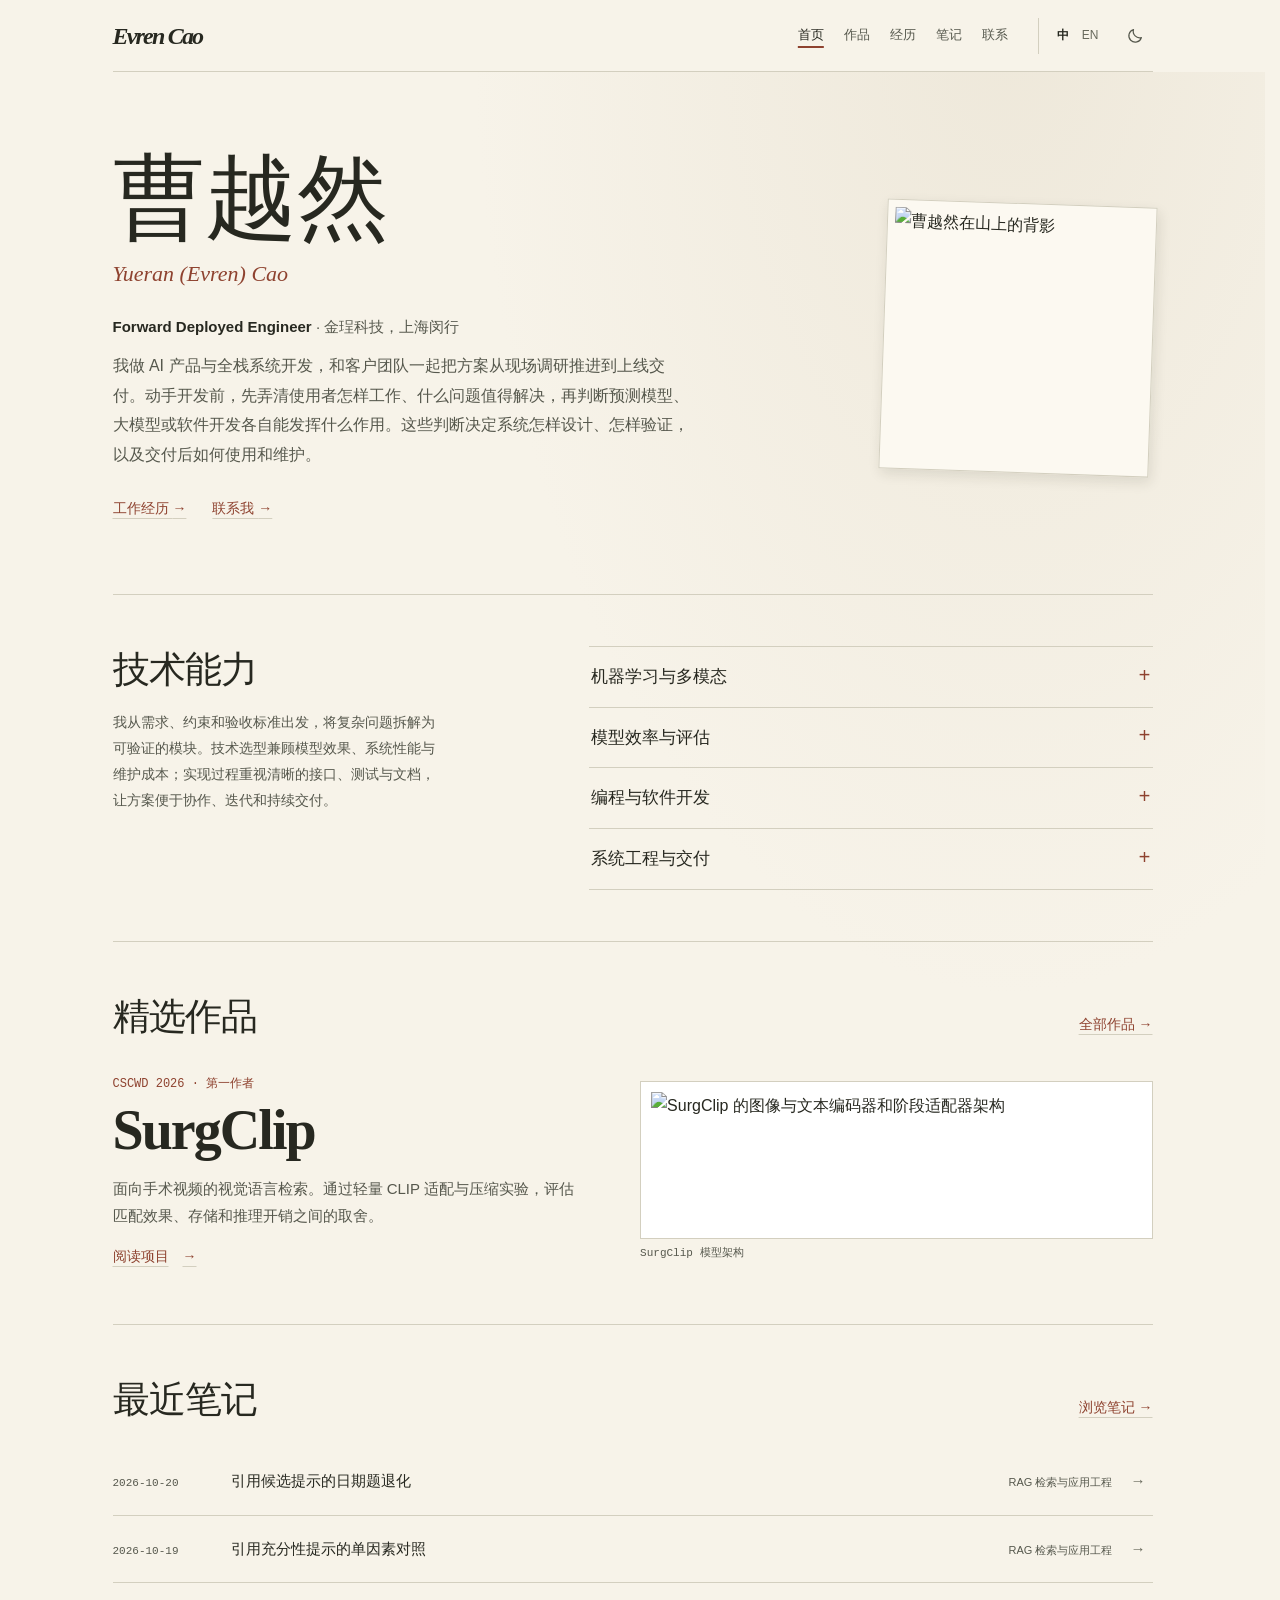
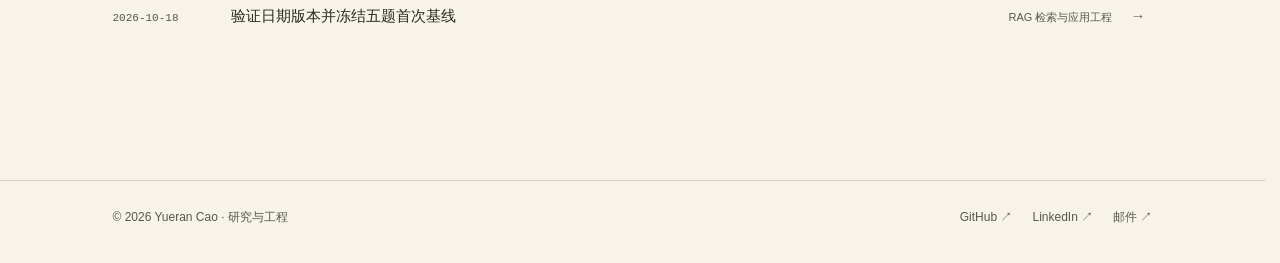
==== commit 4f116e0c: "Expand bilingual field engineering experience from client discovery through system handover" ====
--- a/index.html
+++ b/index.html
@@ -6,7 +6,7 @@
 <meta property="og:image" content="https://yuerancao2001.github.io/assets/portfolio/og.png?v=work-focus-20261020"><meta property="og:image:width" content="1200"><meta property="og:image:height" content="630"><meta property="og:image:alt" content="Yueran Cao — AI Engineering & Software Systems">
 <meta name="twitter:card" content="summary_large_image"><meta name="twitter:title" content="曹越然 · AI 工程与软件系统"><meta name="twitter:description" content="曹越然（Yueran / Evren Cao），金珵科技 FDE 工程师，专注 AI 工程、全栈开发与端到端交付，将复杂需求转化为可用的产品与系统。"><meta name="twitter:image" content="https://yuerancao2001.github.io/assets/portfolio/og.png?v=work-focus-20261020">
 <link rel="canonical" href="https://yuerancao2001.github.io/"><link rel="alternate" hreflang="zh-CN" href="https://yuerancao2001.github.io/"><link rel="alternate" hreflang="en" href="https://yuerancao2001.github.io/en/"><link rel="alternate" hreflang="x-default" href="https://yuerancao2001.github.io/">
-<link rel="icon" type="image/svg+xml" href="/assets/favicon.svg?v=folio-20261118">
+<link rel="icon" type="image/svg+xml" href="/assets/favicon.svg?v=evren-rust-e">
 <script>try{const p=localStorage.getItem('portfolio-theme');document.documentElement.dataset.theme=p&&p!=='system'?p:(matchMedia('(prefers-color-scheme:dark)').matches?'dark':'light')}catch{}</script>
 <link rel="stylesheet" href="/assets/portfolio/site.css?v=folio-20261118">
 <script type="application/ld+json">{"@context":"https://schema.org","@type":"Person","name":"Yueran Cao","alternateName":"Evren Cao","url":"https://yuerancao2001.github.io/","image":"https://avatars.githubusercontent.com/u/88085354?v=4","jobTitle":"Forward Deployed Engineer","worksFor":{"@type":"Organization","name":"Jincheng Technology"},"alumniOf":[{"@type":"CollegeOrUniversity","name":"Georgetown University"},{"@type":"CollegeOrUniversity","name":"Xi'an Jiaotong-Liverpool University"}],"sameAs":["https://github.com/YueranCao2001","https://www.linkedin.com/in/yueran-cao-50bb88328/","https://www.kaggle.com/yuerancao2001","https://huggingface.co/YueranCao2001"]}</script>
@@ -17,7 +17,7 @@
     <div class="intro-name"><h1 id="home-title">曹越然</h1><p class="alternate-name">Yueran (Evren) Cao</p></div>
     <div class="intro-bio">
       <p class="job-line">Forward Deployed Engineer <span>· 金珵科技，上海闵行</span></p>
-      <p class="hero-copy">我专注于 AI 工程、全栈开发与端到端交付。擅长将模型能力、产品思维和系统工程贯通，把复杂需求转化为可运行、可扩展的产品与系统。从技术方案、模型优化到全栈实现与部署集成，兼顾效果、性能与工程质量，让技术能力转化为实际业务价值。</p>
+      <p class="hero-copy">我做 AI 产品与全栈系统开发，和客户团队一起把方案从现场调研推进到上线交付。动手开发前，先弄清使用者怎样工作、什么问题值得解决，再判断预测模型、大模型或软件开发各自能发挥什么作用。这些判断决定系统怎样设计、怎样验证，以及交付后如何使用和维护。</p>
       <div class="intro-links"><a href="#experience">工作经历 <span aria-hidden="true">→</span></a><a href="#contact">联系我 <span aria-hidden="true">→</span></a></div>
     </div>
     <div class="portrait-print"><img width="460" height="460" alt="曹越然在山上的背影" fetchpriority="high" src="https://avatars.githubusercontent.com/u/88085354?v=4&s=460"></div>
@@ -25,5 +25,5 @@
 <noscript><div class="container noscript-message"><p>交互导航与笔记阅读需要启用 JavaScript，也可以直接访问下方原始内容。</p><p><a href="https://github.com/YueranCao2001/surgclip">SurgClip ↗</a> · <a href="https://github.com/YueranCao2001/learning-record">学习笔记 ↗</a> · <a href="mailto:yuerancao2001@163.com">Email ↗</a></p></div></noscript>
 <footer class="site-footer" id="site-footer"><div class="container footer-inner"><span>© 2026 Yueran Cao</span><div class="footer-links"><a href="https://github.com/YueranCao2001">GitHub ↗</a><a href="mailto:yuerancao2001@163.com">Email ↗</a></div></div></footer>
 <div class="reading-progress" id="reading-progress" aria-hidden="true" hidden></div><div id="toast" class="toast" role="status" aria-live="polite" hidden></div>
-<script type="module" src="/assets/portfolio/app.js?v=folio-20261118"></script>
+<script type="module" src="/assets/portfolio/app.js?v=fde-discovery-20261118"></script>
 </body></html>
